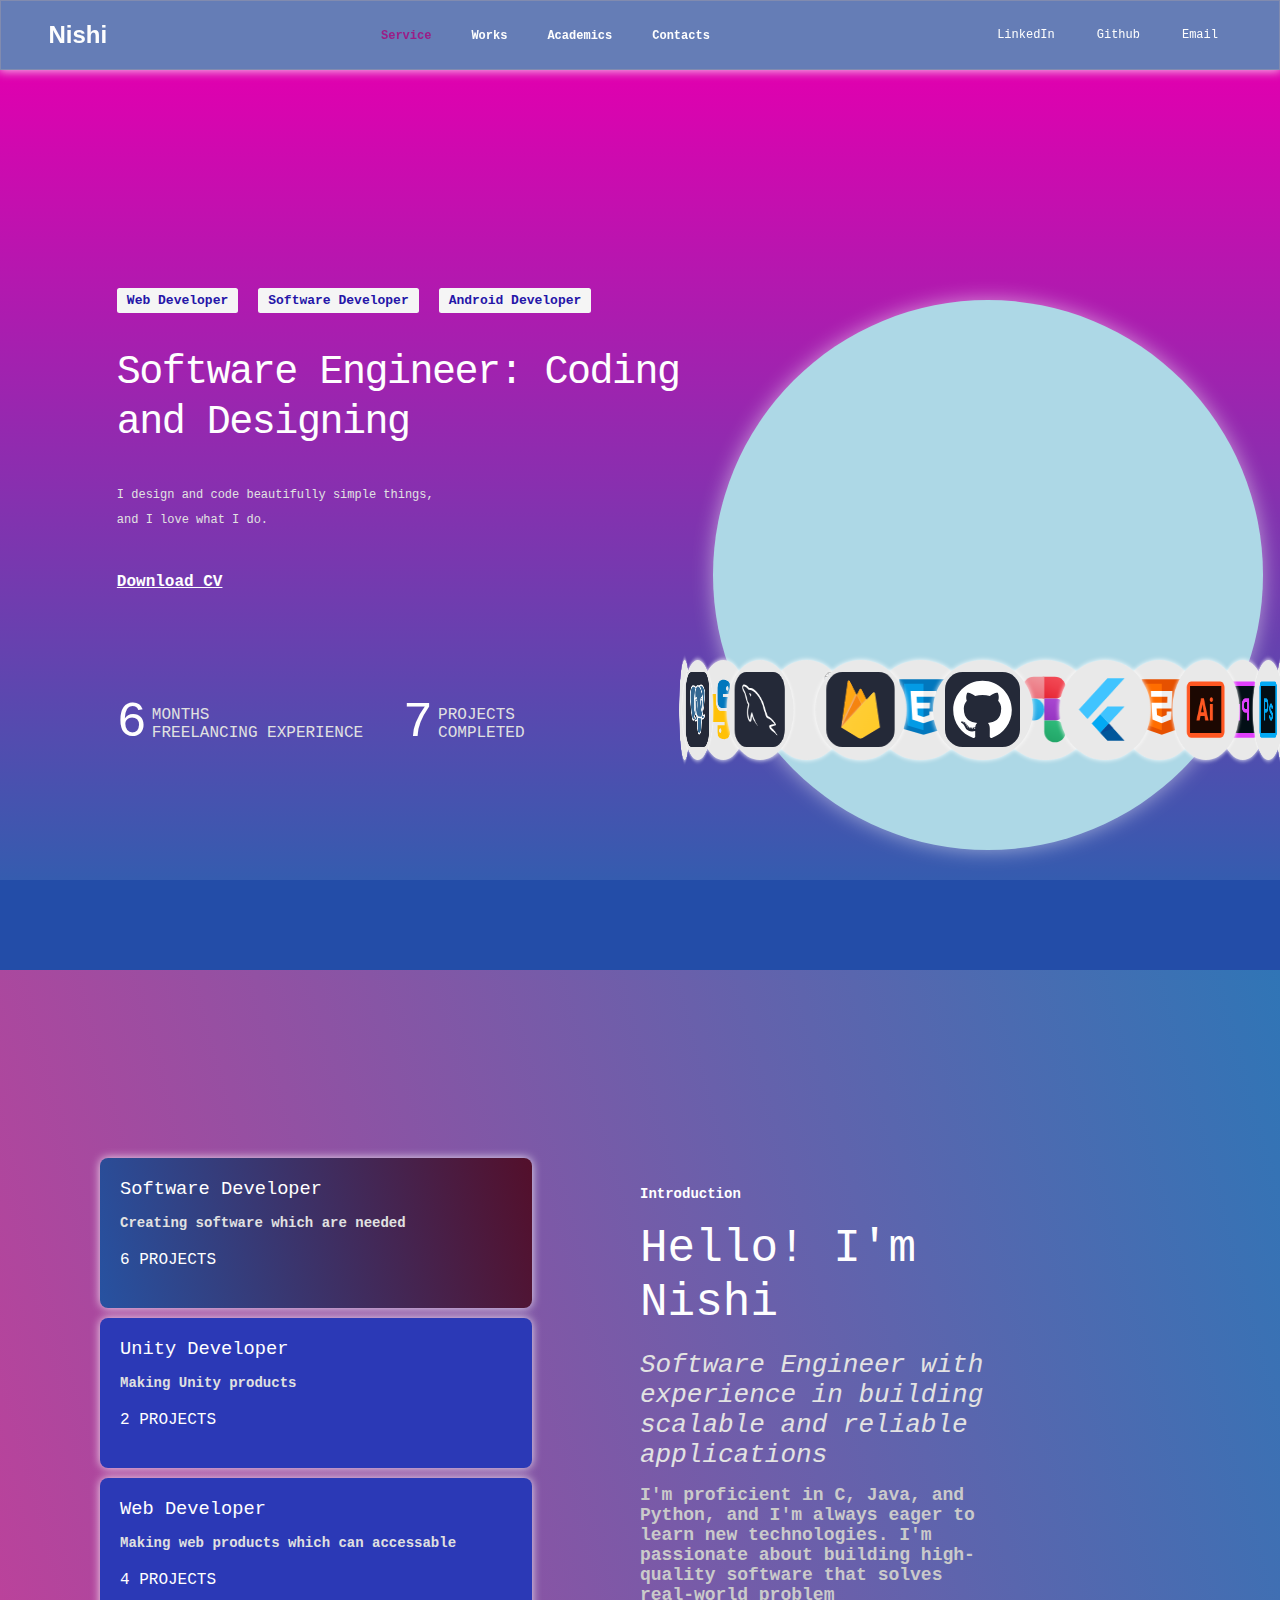
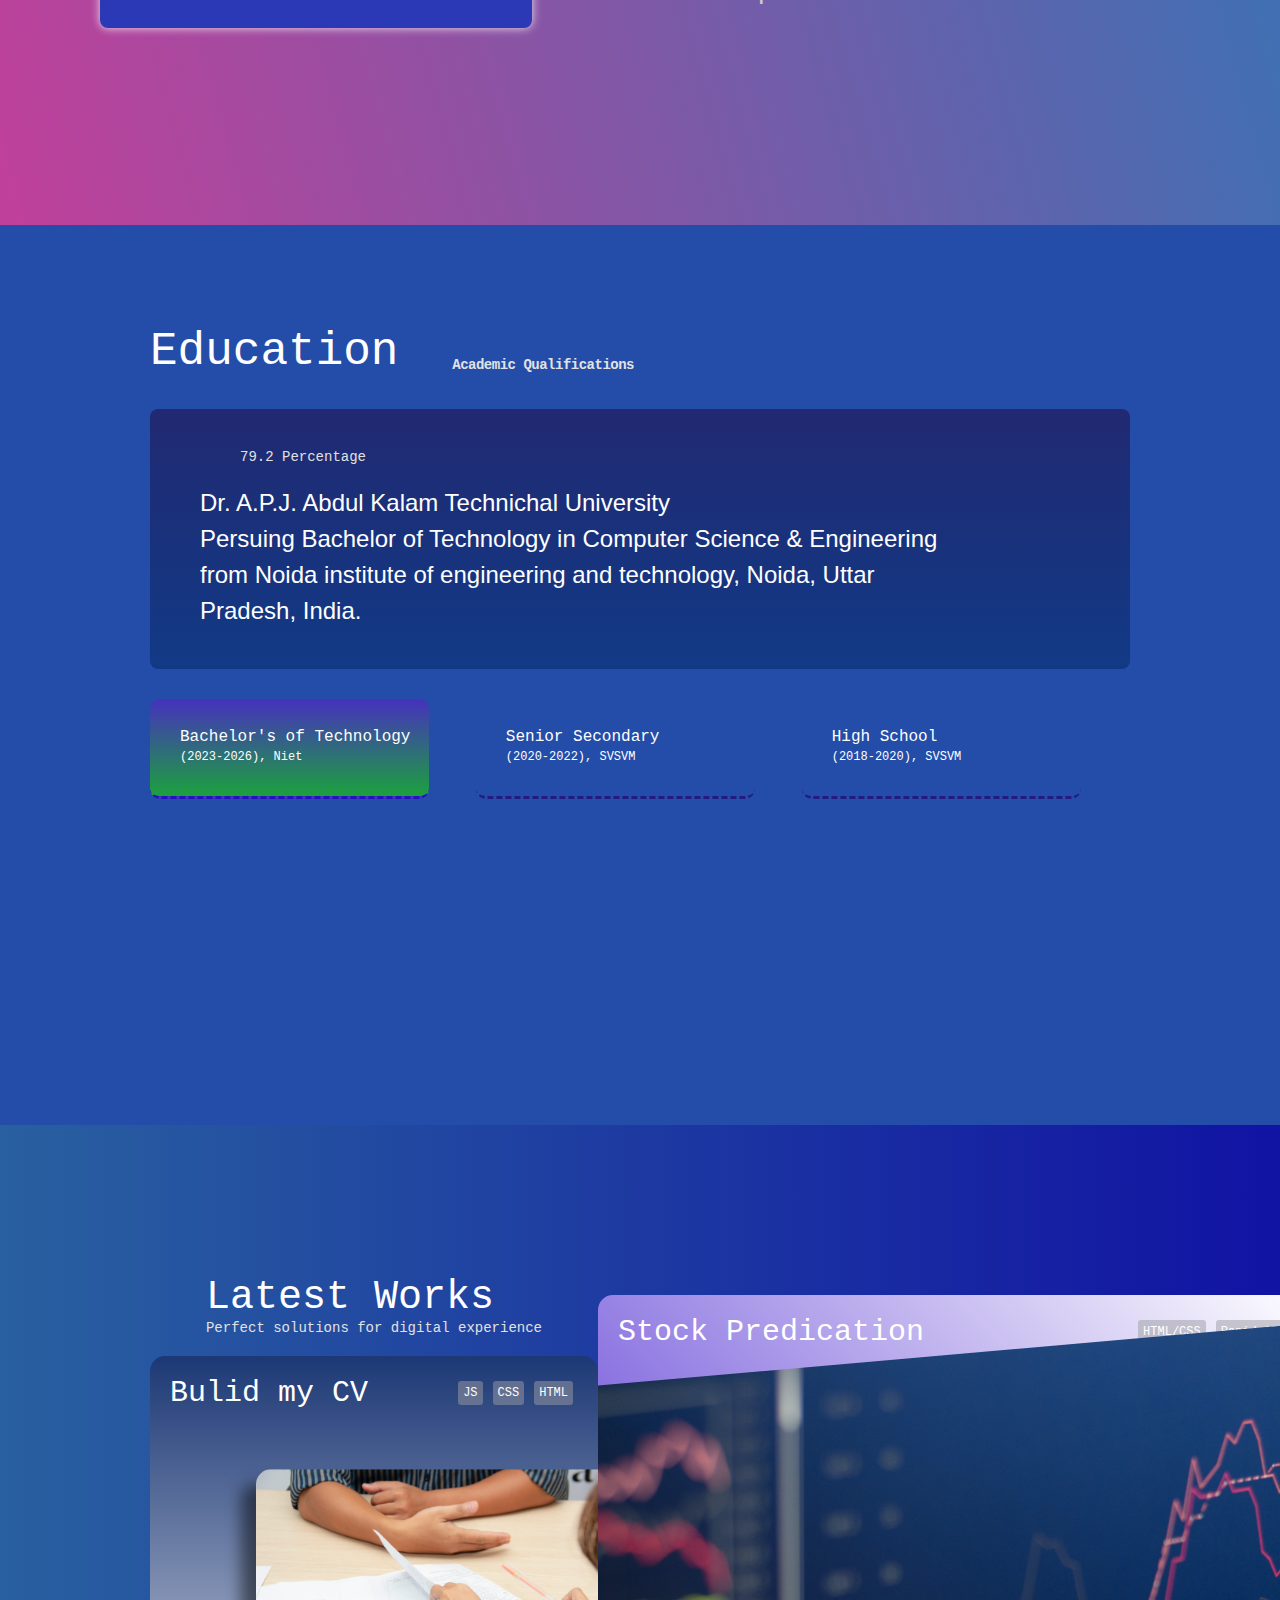
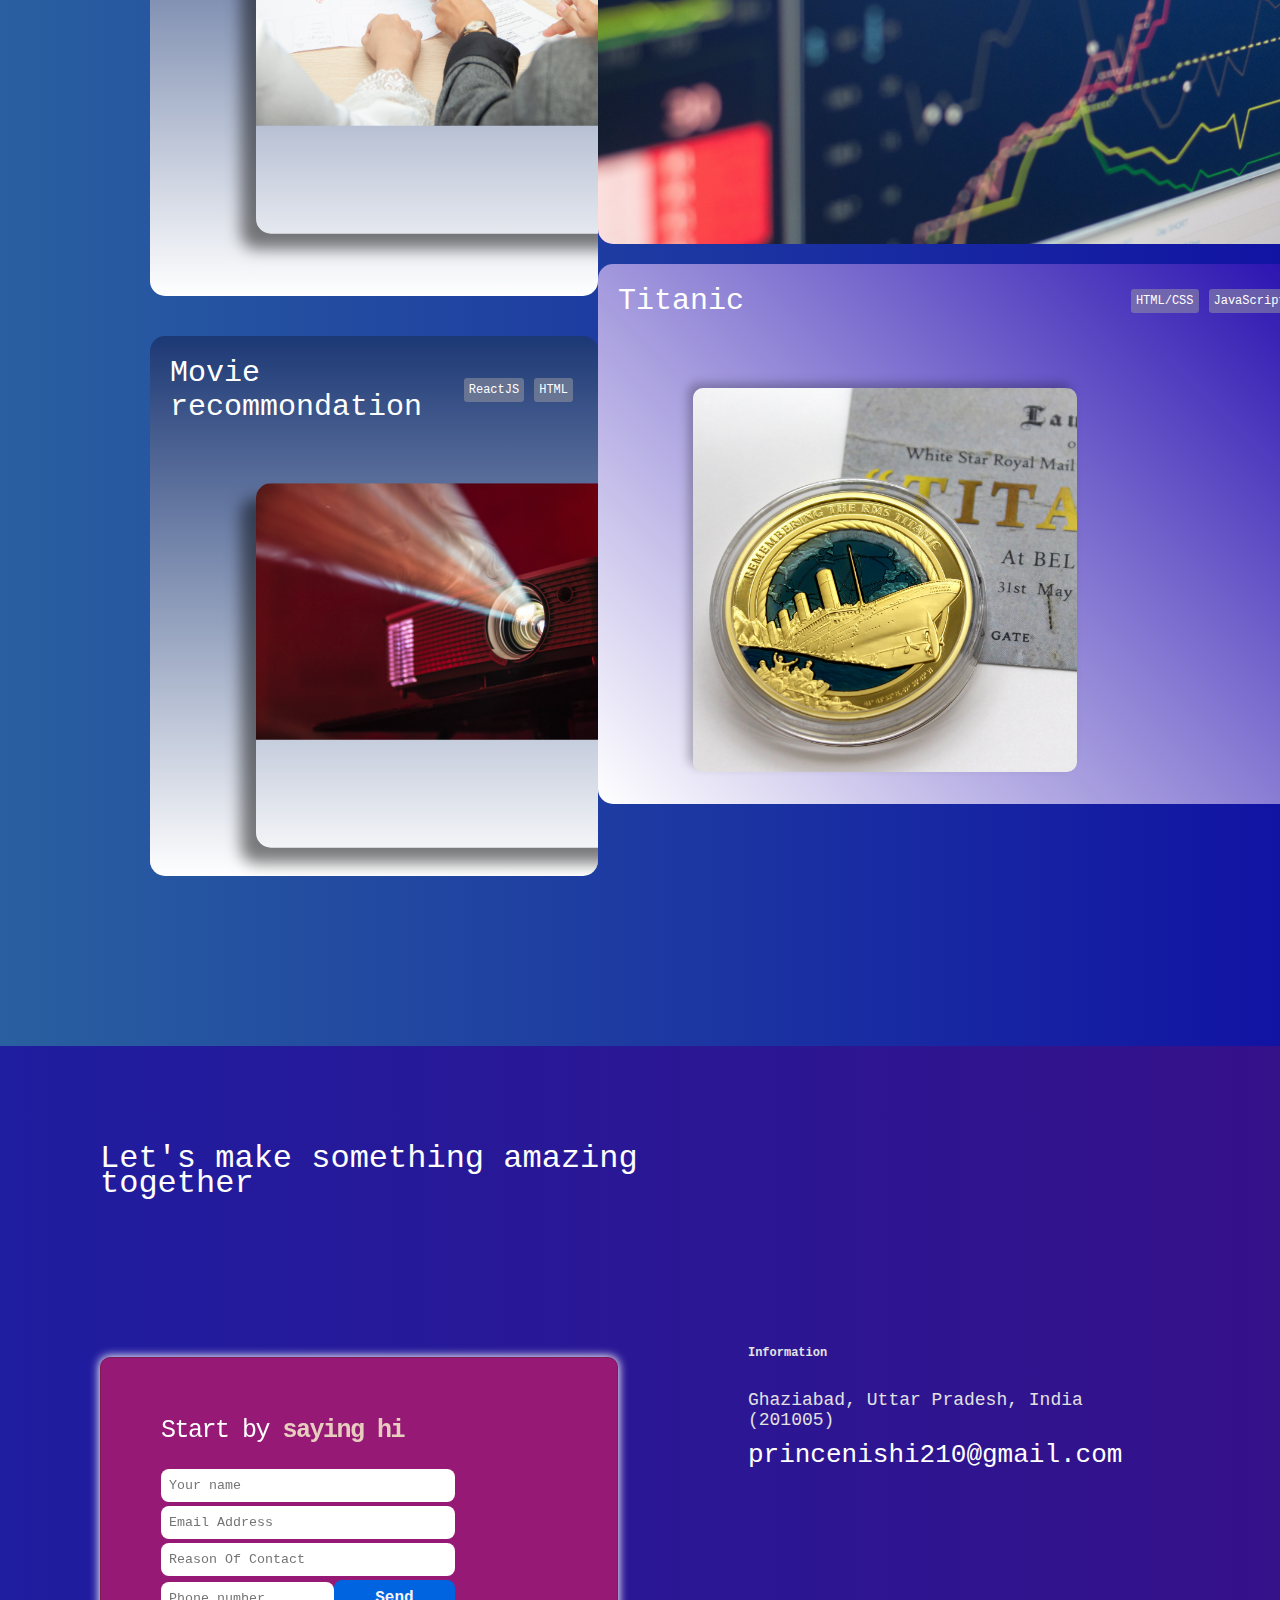
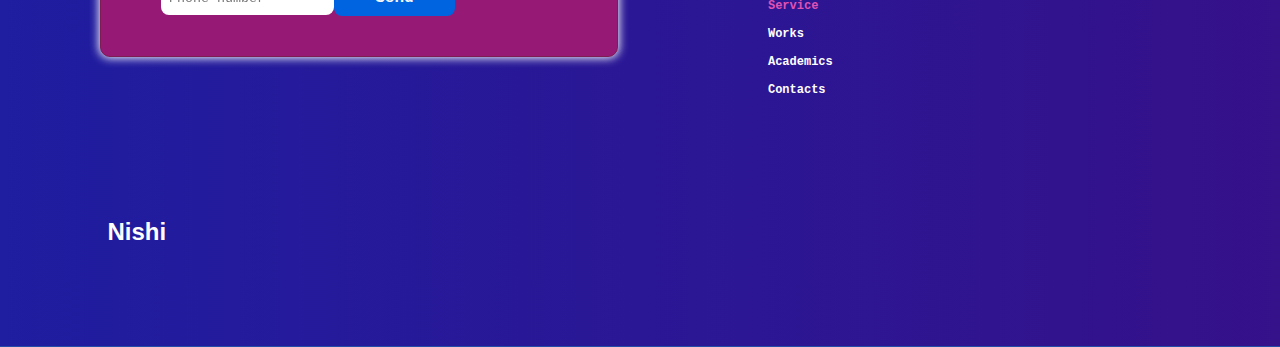
==== Personal Portfolio Page/index.html @ 7be2940c "Update" ====
<!DOCTYPE html>
<html lang="en">
<head>
    <meta charset="UTF-8">
    <meta http-equiv="X-UA-Compatible" content="IE=edge">
    <meta name="viewport" content="width=device-width, initial-scale=1.0">
    <title>Nishi</title>
    <script src="https://kit.fontawesome.com/e674bba739.js" crossorigin="anonymous"></script>
    <link rel="stylesheet" href="style.css">
    <link rel="icon" href="Last.jpg" type="image">
</head>

<body>
    <section id="header">
        <div class="navbar-title">
            <h3 class="title-first-name">
                Nishi
            </h3>
        </div>
        <div>
            <ul class="navbar-menu">
                <li><a class="active" href="#introduction">Service</a></li>
                <li><a class="" href="#latest-works">Works</a></li>
                <li><a class="" href="#testimonial">Academics</a></li>
                <li><a class="" href="#footer">Contacts</a></li>
            </ul>
        </div>
        <div>
            <ul class="social-media">
                <li>
                    <i class="fa-brands fa-linkedin-in"></i>
                    <a href="https://www.linkedin.com/in/nishi-371827286" target="_blank">LinkedIn</a>
                </li>
                <li>
                    <i class="fa-brands fa-github"></i>
                    <a href="https://github.com/nishii1" target="_blank">Github</a>
                </li>
                <li>
                    <i class="fa-regular fa-envelope"></i>
                    <a href="princenishi210@gmail.com">Email</a>
                </li>
            </ul>
        </div>
    </section>
    <section id="content-body">
        <div class="body-part-1">
            <div class="developer-intro">
                <p>Web Developer</p>
                <p>Software Developer</p>
                <p>Android Developer</p>
            </div>
            <div class="body-title">
                <!-- <h1>Talk is cheap<br>Show me the code</h1> -->
                <h1>Software Engineer: Coding<br>and Designing</h1>
                <p>I design and code beautifully simple things,<br>and I love what I do.</p>
                <a href="NISHI RESUME .pdf" target="_blank">Download CV</a>
            </div>
            <div class="body-tail">
                <h1>6</h1>
                <p>MONTHS<br>FREELANCING EXPERIENCE</p>
                <h1>7</h1>
                <p>PROJECTS<br>COMPLETED</p>
            </div>
        </div>
        <div class="body-part-2">
            <div class="hoodie-guy-animation-class">
                <div class="hoodie-guy"></div>
                <div class="circle">
                    <span style="--i:1;"><img src="flutter.svg" height="75px"></span>
                    <span style="--i:2;"><img src="adobe-illustrator.svg" height="75px"></span>
                    <span style="--i:3;"><img src="adobe-photoshop.svg" height="75px"></span>
                    <span style="--i:4;"><img src="django.svg" height="75px"></span>
                    <span style="--i:5;"><img src="adobe-premiere-pro.svg" height="75px"></span>
                    <span style="--i:6;"><img src="html-5.svg" height="70px"></span>
                    <span style="--i:7;"><img src="figma.svg" height="75px"></span>
                    <span style="--i:8;"><img src="css3.svg" height="70px"></span>
                    <span style="--i:9;"><img src="javascript.spg" height="75px"></span>
                    <span style="--i:10;"><img src="python.svg" height="75px"></span>
                    <span style="--i:11;"><img src="dart.jpg" height="75px"></span>
                    <span style="--i:12;"><img src="PostgreSQL-Dark.svg" height="75px"></span>
                    <span style="--i:13;"><img src="MySQL-Dark.svg" height="75px"></span>
                    <span style="--i:14;"><img src="Firebase-Dark.svg" height="75px"></span>
                    <span style="--i:15;"><img src="Github-Dark.svg" height="75px"></span>
                </div>
            </div>
            <div class="background-circle"></div>
        </div>
    </section>
    
    <section id="introduction">
        <div class="cards">
            <div class="design-card active">
                <div>
                    <h3>Software Developer</h3>
                    <i class="fa-solid fa-code"></i>
                </div>
                <p>Creating software which are needed </p>
                <a href="https://github.com/nishii1">6 PROJECTS</a>
            </div>
            <div class="design-card">
                <div>
                    <h3>Unity Developer</h3>
                    <i class="fa-solid fa-wand-magic-sparkles"></i>
                </div>
                <p>Making Unity products</p>
                <a href="https://github.com/nishii1">2 PROJECTS</a>
            </div>
            <div class="design-card">
                <div>
                    <h3>Web Developer</h3>
                    <i class="fa-solid fa-terminal"></i>
                </div>
                <p>Making web products which can accessable</p>
                <a href="https://github.com/nishii1">4 PROJECTS</a>
            </div>
        </div>
        <div class="introduction-text">
            <p>Introduction</p>
            <h2>Hello! I'm Nishi</h2>
            <h4>Software Engineer with experience in building scalable and reliable applications</h4>
            <p>I'm proficient in <b>C, Java, and Python</b>, and I'm always eager to learn new technologies. 
                I'm passionate about building high-quality software that solves real-world problem</p>
        </div>
        <div class="introduction-text" style="display: none;">
            <p>Introduction</p>
            <h2>Hello! I'm Nishi/h2>
            <h4> Android Developer who is Passionate about Creating Immersive and Engaging Experiences</h4>
            <p>I am proficient in <b>Unity and Unity 3D</b>, 
                and I am also experienced in <b>C#</b>. I am passionate about building high-quality games and interactive experiences. 
                I am always eager to learn new technologies and techniques.</p>
        </div>
        <div class="introduction-text" style="display: none;">
            <p>Introduction</p>
            <h2>Hello! I'm Nishi</h2>
            <h4>Web developer with a focus on user experience and design.</h4>
            <p>I am a web developer with years of experience. 
                I am proficient in HTML, CSS, and JavaScript, and I have experience with a 
                variety of frameworks and CMSs. I am passionate about building beautiful and 
                functional websites that meet the needs of my clients.</p>
        </div>
    </section>
    <section id="testimonial">
        <div class="testimonial-title">
            <h2>Education</h2>
            <p> Academic Qualifications</p>
        </div>
        <div class="testimonial-card">
            <div class="star-rating">
                <i class="fa-solid fa-star"></i>
                <i class="fa-solid fa-star"></i>
                <i class="fa-solid fa-star"></i>
                <i class="fa-solid fa-star"></i>
                <i class="fa-solid fa-star"></i>
                <p>79.2 Percentage</p>
            </div>
            <h4>Dr. A.P.J. Abdul Kalam Technichal University</h4>
            <h4>Persuing Bachelor of Technology in Computer Science & Engineering
                from Noida institute of engineering and technology, Noida, Uttar Pradesh, India.
            </h4>
            <i class="fa-solid fa-quote-right"></i>
        </div>
        <div class="testimonial-card" style="display: none;">
            <div class="star-rating">
                <i class="fa-solid fa-star"></i>
                <i class="fa-solid fa-star"></i>
                <i class="fa-solid fa-star"></i>
                <i class="fa-solid fa-star"></i>
                <i class="fa-solid fa-star"></i>
                <p>84 Precentage</p>
            </div>
            <h4>CBSE</h4>
            <h4>Completed Senior Secondary from SVSVM,Sahibabad,Gzb, Uttar Pradesh, India.
            </h4>
            <i class="fa-solid fa-quote-right"></i>
        </div>
        <div class="testimonial-card" style="display: none;">
            <div class="star-rating">
                <i class="fa-solid fa-star"></i>
                <i class="fa-solid fa-star"></i>
                <i class="fa-solid fa-star"></i>
                <i class="fa-solid fa-star"></i>
                <i class="fa-solid fa-star"></i>
                <p>87.7 Percentage</p>
            </div>
            <h4>CBSE</h4>
            <h4>Completed High School
                from SVSVM, Sahibabad,Gzb, Uttar Pradesh, India.
            </h4>
            <i class="fa-solid fa-quote-right"></i>
        </div>
        <div class="client-profile-card">
            <div class="single-profile-card profile-card-active">
                <img src="clg.jpg" alt="">
                <div>
                    <h4>Bachelor's of Technology</h4>
                    <p>(2023-2026), Niet</p>
                </div>
            </div>
            <div class="single-profile-card">
                <img src="be.svg" alt="">
                <div>
                    <h4>Senior Secondary</h4>
                    <p>(2020-2022), SVSVM</p>
                </div>
            </div>
            <div class="single-profile-card">
                <img src="das.svg" alt="">
                <div>
                    <h4>High School</h4>
                    <p>(2018-2020), SVSVM</p>
                </div>
            </div>

        </div>
    </section>
    
    <section id="latest-works">
        <div class="left-project">
            <div class="latest-work-title">
                <h3>Latest Works</h3>
                <p>Perfect solutions for digital experience</p>
            </div>

            <div class="project-card project-card-1">
                <div class="title">
                    <h3>Bulid my CV</h3>
                    <div class="tech-stack">
                        <p>JS</p>
                        <p>CSS</p>
                        <p>HTML</p>
                    </div>
                </div>
                <img src="resume.jpg" alt="" class="project-img-2">
            </div>
            <div class="project-card project-card-1">
                <div class="title">
                    <h3>Movie recommondation</h3>
                    <div class="tech-stack">
                        <p>ReactJS</p>
                        <p>HTML</p>
                    </div>
                </div>
                <img src="movie.jpg" alt="" class="project-img-2">
            </div>
        </div>
        <div class="right-project">
            <div class="project-card project-card-2">
                <div class="title">
                    <h3>Stock Predication</h3>
                    <div class="tech-stack">
                        <p>HTML/CSS</p>
                        <p>Rapid API</p>
                    </div>
                </div>
                <img src="stock.jpg" alt="" class="project-img-1">
            </div>
            <div class="project-card project-card-3">
                <div class="title">
                    <h3>Titanic</h3>
                    <div class="tech-stack">
                        <p>HTML/CSS</p>
                        <p>JavaScript</p>
                    </div>
                </div>
                <img src="titanic.jpg" alt="" class="project-img-3">
            </div>
        </div>
    </section>
    
    <section id="footer">
        <div class="footer-left">
            <h2>Let's make something amazing together</h2>

            <div class="email-form">
                <h2>Start by <span>saying hi</span></h2>
                <br>
                <input type="text" name="name" id="Cname" placeholder="Your name">
                <input type="email" name="email" id="Cemail" placeholder="Email Address">
                <input type="text" name="Reason" id="Creason" placeholder="Reason Of Contact">
                <div>
                    <input type="number" name="phone-number" id="Cnumber" placeholder="Phone number">
                    
                    <button type="submit" id="submitbutton">Send</button>
                </div>
            </div>

            <div class="footer-title">
                <h3 class="title-first-name">
                    Nishi
                </h3>
            </div>
        </div>
        <div class="footer-right">
            <div class="footer-email-intro">
                <p>Information</p>
                <h6> Ghaziabad, Uttar Pradesh, India (201005)</h6>
                <h3>princenishi210@gmail.com</h3>
            </div>
            <div class="footer-nav-menu">
                <ul class="footer-menu">
                    <li><a class="active" href="#introduction">Service</a></li>
                    <li><a class="" href="#latest-works">Works</a></li>
                    <li><a class="" href="#testimonial">Academics</a></li>
                    <li><a class="" href="#footer">Contacts</a></li>
                </ul>
            </div>
            <div class="social-icons">
                <a href="https://www.linkedin.com/in/nishi-371827286" target="_blank">
                    <i class="fa-brands fa-linkedin-in"></i>
                </a>
                <a href="https://github.com/nishii1" target="_blank">
                    <i class="fa-brands fa-github"></i>
                </a>
                <a href="mailto: princenishi210@gmail.com" target="_blank">
                    <i class="fa-regular fa-envelope"></i>
                </a>
                <a href="https://www.instagram.com/nishii_0612/" target="_blank">
                    <i class="fa-brands fa-instagram"></i>
                </a>
                
            </div>
        </div>
    </section>
    <script src="script.js"></script>
    <script type="module">
        import { initializeApp } from "https://www.gstatic.com/firebasejs/10.1.0/firebase-app.js";
       // import { getDatabase } from "firebase/database";
        import { getDatabase, ref, set, } from "https://www.gstatic.com/firebasejs/10.1.0/firebase-database.js";
        
        const firebaseConfig = {
          apiKey: "Api key",
          authDomain: "Auth Domain",
          projectId: "Project ID",
          storageBucket: "Storage BucketID",
          messagingSenderId: "Sender ID",
          appId: "Api-ID"
        };
      
        // Initialize Firebase
        const app = initializeApp(firebaseConfig);
        const db = getDatabase(app);
        document.getElementById("submitbutton").addEventListener('click',function(e){
            set(ref(db, 'Nishi_portfolio/' + document.getElementById("Cname").value),{
                username: document.getElementById("Cname").value,
                email: document.getElementById("Cemail").value,
                PhoneNumber: document.getElementById("Cnumber").value,
                ROC: document.getElementById("Creason").value
            });
            alert("Msg has been sent, I'll contanct you soon!");
        })    
      </script>
</body>

</html>
---- Personal Portfolio Page/style.css ----
@import url('https://fonts.googleapis.com/css2?family=Ubuntu:wght@300&display=swap');
/* ---------- GLOBAL STYLING ---------- */
* {
  margin: 0;
  padding: 0;
  box-sizing: border-box;
  font-family: "Raleway", sans-serif;
  font-family: "Source Code Pro", monospace;
}

html {
  scroll-behavior: smooth;
}

h1 {
  font-size: 50px;
  font-weight: 400;
  line-height: 64px;
  color: #fefefe;
}

h2 {
  font-size: 46px;
  line-height: 54px;
  font-weight: 400;
  color: #fefefe;
}

h4 {
  font-size: 20px;
  font-weight: 400;
  color: #fefefe;
}

h6 {
  font-weight: 700;
  font-size: 12px;
  color: #CACACA;
}

p {
  font-size: 16px;
  font-weight: 400;
  color: #fefefe;
  margin: 15px 0 20px 0;
}

.section-p1 {
  padding: 40px 80px;
}

.section-m1 {
  margin: 40px 0;
}

button.normal {
  font-size: 14px;
  font-weight: 600;
  padding: 15px 30px;
  color: #a52786;
  background-color: white;
  border-radius: 4px;
  cursor: grab;
  border: none;
  outline: none;
  transition: 0.5s ease;
}

button.normal:hover {
  font-size: 14px;
  font-weight: 600;
  padding: 15px 30px;
  color: #0f0e0e;
  background-color: #d729ee;
}

body {
  width: 100%;
  background-color:#234da8;
}

body::selection {
  color: #ffffff;
  background: #2316d8;
}

::-webkit-scrollbar{
  width: 10px;
}

::-webkit-scrollbar-track{
  background: transparent;
}

::-webkit-scrollbar-thumb{
  background: #CACACA;
  transition: 0.3s ease;
  border-radius: 15px;
}

::-webkit-scrollbar-thumb:hover{
  background: #FEFEFE;
}



/* ---------- SECTION HEADER ---------- */
#header {
  padding: 20px 40px;
  display: flex;
  justify-content: space-between;
  align-items: center;
  background-color: #d6d2cd5e;
  border: 1px solid #d9b89640;
  box-shadow: 0 0 10px 1px #ffffffc2;
  backdrop-filter: blur(15px);
  color: #fefefe;
  position: sticky;
  z-index: 1;
  top: 0;
  left: 0;
  margin: 0;
}

/* #content-body {
  display: flex;
  justify-content: space-around;
  align-items: center;
} */

.navbar-title {
  display: flex;
  align-items: center;
}

.title-first-name {
  padding: 0 7.5px;
  font-weight: 600;
  color: #fefefe;
  font-family: "Raleway", sans-serif;
  font-size: 24px;
}

.title-last-name {
  font-size: 24px;
  font-weight: 400;
  color: #ececec;
  font-family: "Raleway", sans-serif;
}

.navbar-menu {
  display: flex;
  justify-content: center;
  align-items: center;
}

.navbar-menu li {
  list-style: none;
  padding: 0 20px;
  position: relative;
}

.navbar-menu .active {
  color: rgb(156, 28, 135);
  font-weight: 900;
}

.navbar-menu li a {
  color: #fefefe;
  text-decoration: none;
  font-size: 12px;
  font-weight: 600;
  transition: 0.3s ease;
}

.navbar-menu li a:hover {
  color: rgb(36, 57, 151);
  font-weight: 900;
}

.social-media {
  display: flex;
  align-items: center;
}

.social-media li {
  display: flex;
  padding: 0 16px;
  align-items: center;
  list-style: none;
}

.social-media li i {
  font-size: 14px;
  transition: 0.3s ease;
}
.social-media li a {
  color: #fefefe;
  text-decoration: none;
  padding: 0 5px;
  font-size: 12px;
  transition: 0.3s ease;
}

.social-media li:nth-child(1):hover i {
  color: #7e2037;
}

.social-media li:nth-child(3):hover i {
  color: #4390bd;
}

.social-media li:hover a {
  font-weight: 800;
}

/* ---------- SECTION BODY CONTENT ---------- */
#content-body {
  display: flex;
  background-image: linear-gradient(#e000af, #355caf);
  align-items: flex-start;
  height: 90vh;
  align-content: center;
  align-items: center;
  justify-content: space-around;
  padding: 100px 0 0 100px;
  margin-bottom: 10vh;
  max-height: 100vh;
}

.developer-intro {
  display: flex;
  align-items: center;
}

.developer-intro p {
  padding: 5px 10px;
  margin: 0 20px 0 0;
  background-color: whitesmoke;
  color: rgb(37, 22, 168);
  font-size: 13px;
  font-weight: 600;
  border-radius: 2.5px;
  align-items: center;
  text-align: center;
  transition: 0.3s ease;
  cursor: pointer;
}

.developer-intro p:hover {
  font-weight: 900;
}

.body-title h1 {
  font-size: 40px;
  line-height: 50px;
  letter-spacing: -1.5px;
  padding: 35px 0 0 0;
}

.body-title p {
  font-size: 12px;
  padding: 20px 0;
  color: #e2e2e2;
  font-weight: 500;
  line-height: 25px;
}

.body-title a {
  font-size: 16px;
  color: white;
  font-weight: 600;
  padding: 20px 0;
  margin: 20px 0;
}

.body-title a:hover {
color: rgb(221, 63, 168);
font-weight: 500;
}

.body-tail {
  display: flex;
  align-items: start;
  padding: 100px 0 0 0;
}

.body-tail p {
  color: #e1e1e1;
  font-size: 16px;
  font-weight: 500;
  padding: 0 40px 0 5px;
}

.body-part-2 {
  position: relative;
}

.background-circle {
  background: lightblue;
  border-radius: 50%;
  width: 550px;
  height: 550px;
  z-index: 9;
  box-shadow: 0 0 20px #ffffff80;
}

.hoodie-guy {
  position: absolute;
  background: url(LAST.png);
  top: 100px;
  height: 600px;
  width: 600px;
  background-size: cover;
}

.circle {
  position: relative;
  top: 400px;
  left: 220px;
  width: 100px;
  height: 100px;
  transform-style: preserve-3d;
  animation: animateCircle 40s linear infinite;
}

@keyframes animateCircle {
  0% {
    transform: perspective(1000px) rotateY(0deg) rotateX(15deg)
      translateY(-30px);
  }
  100% {
    transform: perspective(1000px) rotateY(360deg) rotateX(15deg)
      translateY(-30px);
  }
}

.circle span {
  position: absolute;
  top: 60%;
  left: 0;
  width: 100%;
  height: 100%;
  background-color: rgb(233, 233, 233);
  box-shadow: 0px 0px 5px rgb(255, 255, 255);
  border-radius: 50%;
  transform-origin: center;
  transform-style: preserve-3d;
  transform: rotateY(calc(var(--i) * calc(360deg / 15))) translateZ(300px);
}

.circle span img {
  position: relative;
  top: 12px;
  left: 12px;
  object-fit: cover;
}

/* ----------INTRODUCTION---------- */
#introduction {
  display: flex;
  justify-content: space-between;
  padding: 100px;
  background-image: linear-gradient(255deg, #3075b6, #c0409a);
  min-height: 95vh;
  align-items: center;
}

.cards {
  min-width: 50%;
  display: flex;
  flex-direction: column;
}

.design-card {
  max-width: 80%;
  min-height: 150px;
  background-color:#2b39b6;
  padding: 20px;
  margin-bottom: 10px;
  border-radius: 8px;
  box-shadow: 0 0 10px #ffffffd4;
  transition: 0.5s ease;
}

.design-card:hover {
  box-shadow: 0 0 15px #00000080;
  cursor: pointer;
}

.design-card.active {
  background-image: linear-gradient(255deg, #530f2b, #2752a1);
}

.design-card.active p {
  color: #e1e1e1;
  font-weight: 700;
}

.design-card div {
  display: flex;
  flex-direction: row;
  justify-content: space-between;
  color: #fff;
  transition: 0.3s ease;
}

.design-card:hover div {
  color:  rgb(22, 29, 133);
}

.design-card div h3 {
  font-weight: 500;
}

.design-card:hover div h3 {
  font-weight: 600;
}

.design-card p {
  font-size: 14px;
  font-weight: 600;
  color: #e0e0e0;
}

.design-card a {
  color: #fff;
  text-decoration: none;
  transition: 0.3s ease;
}

.design-card:hover a {
  color: #fff;
  text-decoration: underline;
  text-underline-offset: 5px;
}

.introduction-text {
  display: block;
  min-width: 50%;
  padding-right: 175px;
}

.introduction-text p:nth-child(1) {
  font-size: 14px;
  color: white;
  font-weight: 800;
}

.introduction-text h2 {
  margin: 20px 0;
}

.introduction-text h4 {
  font-size: 26px;
  color: #e2e2e2;
  font-style: italic;
}

.introduction-text p {
  font-size: 18px;
  color: #CACACA;
  font-weight: 600;
}

/* ----------LATEST WORKS---------- */
#latest-works {
  min-height: 150vh;
  background-image: linear-gradient(to right,#2960a0, #1113a3);
  padding: 150px;
  display: flex;
  flex-direction: row;
  justify-content: space-between;
}

.left-project {
  justify-content: space-between;
  display: flex;
  flex-direction: column;
  align-items: center;
}

.latest-work-title h3 {
  font-size: 40px;
  color: #fff;
  font-weight: 500;
  margin: 0;
}

.latest-work-title p {
  font-size: 14px;
  color: #e2e2e2;
  font-weight: 400;
  margin: 0;
}

.project-card {
  min-width: 35vw;
  min-height: 60vh;
  max-height: 80vh;
  background-color:rgb(175, 26, 95);
  padding: 20px;
  border-radius: 15px;
  margin: 20px 0;
  overflow: hidden;
}

.project-card-1 {
  background: linear-gradient(180deg,#1c3875, #fff);
}

.project-card-2 {
  background: linear-gradient(225deg, #fff, #4823cf);
}

.project-card-3 {
  background: linear-gradient(225deg, #260eaf, #fff);
}

.project-card .title {
  display: flex;
  flex-direction: row;
  justify-content: space-between;
  align-items: center;
  margin-bottom: 20px;
}

.project-card .title h3 {
  font-size: 30px;
  color: #fff;
  font-weight: 400;
}

.project-card .title .tech-stack {
  display: flex;
  flex-direction: row;
  align-items: center;
}

.project-card .title .tech-stack p {
  font-size: 12px;
  background-color: #9b9ca280;
  color: #fff;
  margin: 0 5px;
  padding: 5px;
  border-radius: 3px;
  max-height: 25px;
}

.project-card img {
  position: relative;
}

.project-img-1 {
  height: 50vh;
  top: 75px;
  left: 15px;
  object-fit: cover;
  transform: scale(1.4) rotate(-5deg);
  transition: 0.3s ease-in-out;
}

.project-card:hover .project-img-1{
  transform: scale(1.6) rotate(-5deg);
}

.project-img-2 {
  width: 20vw;
  height: 27vh;
  object-fit: contain;
  object-position: top;
  top: 100px;
  left: 150px;
  transform: scale(1.5);
  border-radius: 10px;
  box-shadow: -10px 10px 10px #00000080;
  transition: 0.5s ease;
}

.project-card:hover .project-img-2 {
  box-shadow: -20px 20px 20px #00000080;
}

.project-img-3 {
  width: 30vw;
  top: 50px;
  left: 75px;
  border-radius: 10px;
  box-shadow: -5px -5px 10px #00000040;
  transition: 0.5s ease;
}

.project-card:hover .project-img-3 {
  box-shadow: -20px -20px 20px #00000040;
}

.all-projects a {
  color: rgb(100, 39, 170);
}

.all-projects a h3 {
  font-size: 26px;
}

.all-projects p {
  font-size: 14px;
  color: #e2e2e2;
  font-weight: 600;
  letter-spacing: -1px;
  line-height: 26px;
}

/* ----------TESTIMONIAL---------- */
#testimonial {
  height: 100vh;
  width: 100%;
  padding: 100px 150px;
  /*background-image: linear-gradient(rgb(255, 201, 100), rgb(255, 119, 0), rgb(255, 201, 100));*/
}

.testimonial-title {
  display: flex;
  flex-direction: row;
  max-width: 50%;
  justify-content: space-between;
  align-items: end;
}

.testimonial-title h4 {
  margin: 0;
  padding: 0;
}

.testimonial-title p {
  color: #e2e2e2;
  font-size: 14px;
  align-self: end;
  letter-spacing: -0.5px;
  font-weight: 600;
  margin: 6px;
}

.testimonial-card {
  max-height: 300px;
  width: 100%;
  background-image: linear-gradient(to bottom ,#212972, #113a86);
  padding: 40px 50px;
  border-radius: 8px;
  margin: 30px 0;
  display: block;
}

.star-rating {
  display: flex;
  flex-direction: row;
  color: rgb(182, 21, 147);
  align-items: center;
  margin: 0 0 20px 0;
  padding: 0;
}

.star-rating i {
  margin: 0 3px;
}

.star-rating p {
  margin: 0 10px;
  padding: 0;
  font-size: 14px;
  color: #e1e1e1;
}

.testimonial-card h4 {
  font-family: "Raleway", sans-serif;
  font-size: 24px;
  line-height: 36px;
  max-width: 85%;
}

.testimonial-card i:last-child {
  position: relative;
  top: -100px;
  left: 1000px;
  color: #ffffffd1;
  font-size: 60px;
  margin: 0;
  padding: 0;
}

.client-profile-card {
  display: flex;
  flex-direction: row;
  justify-content: space-between;
  margin: 20px 0;
  cursor: pointer;
  width: 95%;
}

.single-profile-card {
  display: flex;
  flex-direction: row;
  height: 100px;
  width: 30%;
  border-bottom: 3px dashed  #241a80;
  align-items: center;
  padding: 10px;
  border-radius: 10px;
}

.single-profile-card.profile-card-active {
  background-image: linear-gradient(to bottom ,#4631be, #1ca13d);
  border-bottom: 3px dashed #2312c0;
}

.single-profile-card img {
  max-height: 50px;
  max-width: 50px;
  border-radius: 50%;
  margin-right: 20px;
}

.single-profile-card div h4 {
  font-size: 16px;
  margin: 0;
  padding: 0;
}

.single-profile-card div p {
  margin: 4px 0;
  padding: 0;
  font-size: 12px;
  color: #ffffff;
}

.single-profile-card div p a {
  color: rgb(246, 234, 227);
  text-decoration: none;
}

.single-profile-card div p a:hover{
  color: rgb(19, 31, 141);
  text-decoration: underline;
}

/* ----------FOOTER---------- */
#footer {
  display: flex;
  flex-direction: row;
  padding: 100px;
  background-image: linear-gradient(to left,#35118a, #1f1da0);
  height: 100vh;
}

.footer-left {
  width: 60%;
  display: flex;
  flex-direction: column;
  justify-content: space-between;
}

.footer-left h2 {
  font-size: 32px;
  line-height: 25px;
}

.footer-left h2 a {
  color: rgb(205, 163, 139);
  text-underline-offset: 8px;
}

.email-form {
  display: flex;
  flex-direction: column;
  height: 300px;
  width: 80%;
  justify-content: space-between;
  border-radius: 10px;
  padding: 60px 25% 40px 60px;
  border: 1px solid  #7e1d52;
  background-color:  #961976;
  box-shadow: 0 0 10px 1px  #fefdfd;
  backdrop-filter: blur(15px);
  background-image: url(assets/bgemail.png);
  background-size: cover;
}

.email-form h2 {
  font-size: 25px;
  letter-spacing: -1.5px;
}

.email-form h2 span {
  font-weight: 600;
  color:  rgb(231, 205, 190);
}

.email-form input {
  height: 33px;
  margin: 0;
  border-radius: 8px;
  border: none;
  padding: 4px 8px;
}

.email-form div {
  display: flex;
  flex-direction: row;
  align-items: center;
  justify-content: space-between;
}

.email-form div input {
  width: 60%;
}

.email-form div button {
  height: 36px;
  width: 125px;
  margin: 0;
  border-radius: 8px;
  border: none;
  background-color: #0064e0;
  cursor: pointer;
  color: whitesmoke;
  font-size: 16px;
  font-weight: 600;
  transition: 0.3s ease;
}

.email-form div button:hover {
  background-color: #f3f6f9;
  color: black;
}

.footer-title {
  display: flex;
  flex-direction: row;
}

.footer-right {
  display: flex;
  flex-direction: column;
  justify-content: space-between;
  padding: 185px 0 15px 0;
}

.footer-email-intro {
  display: flex;
  flex-direction: column;
}

.footer-email-intro p {
  font-size: 12px;
  color: #e4e4e4;
  font-weight: 600;
}

.footer-email-intro h6 {
  font-size: 18px;
  font-weight: 400;
  color: #e2e2e2;
  margin-top: 10px;
}

.footer-email-intro h3 {
  font-size: 26px;
  color: #FFF;
  font-weight: 400;
  margin: 10px 0;
}

.footer-menu {
  display: flex;
  flex-direction: column;
  align-items: start;
}

.footer-menu li {
  list-style: none;
  padding: 0 20px;
  position: relative;
  margin: 5px 0;
}

.footer-menu .active {
  color: rgb(223, 82, 180);
  font-weight: 900;
}

.footer-menu li a {
  color: #fefefe;
  text-decoration: none;
  font-size: 12px;
  font-weight: 600;
  transition: 0.3s ease;
}

.footer-menu li a:hover {
  color: rgb(37, 0, 117);
  font-weight: 900;
}

.social-icons a {
  text-decoration: none;
}

.social-icons a i {
  color: #FFF;
  margin: 0 5px;
  transition: 0.3s ease;
  cursor: pointer;
}

.social-icons a:nth-child(1) i:hover {
  color: #0072b1;
}

.social-icons a:nth-child(3) i:hover {
  color: #313ca0;
}

.social-icons a:nth-child(4) i:hover {
  color: #cf3281;
}

.social-icons a:nth-child(5) i:hover {
  color: transparent;
  background: -webkit-radial-gradient(30% 107%, circle, #fdf497 0%, #fdf497 5%, #fd5949 45%, #d6249f 60%, #285AEB 90%);
  background: -o-radial-gradient(30% 107%, circle, #fdf497 0%, #fdf497 5%, #fd5949 45%, #d6249f 60%, #285AEB 90%);
  background: radial-gradient(circle at 30% 107%, #fdf497 0%, #fdf497 5%, #fd5949 45%, #d6249f 60%, #285AEB 90%);
  background: -webkit-radial-gradient(circle at 30% 107%, #fdf497 0%, #fdf497 5%, #fd5949 45%, #d6249f 60%, #285AEB 90%);
  background-clip: text;
  -webkit-background-clip: text;
}

.social-icons a:nth-child(6) i:hover {
  color: #3b5998;
}
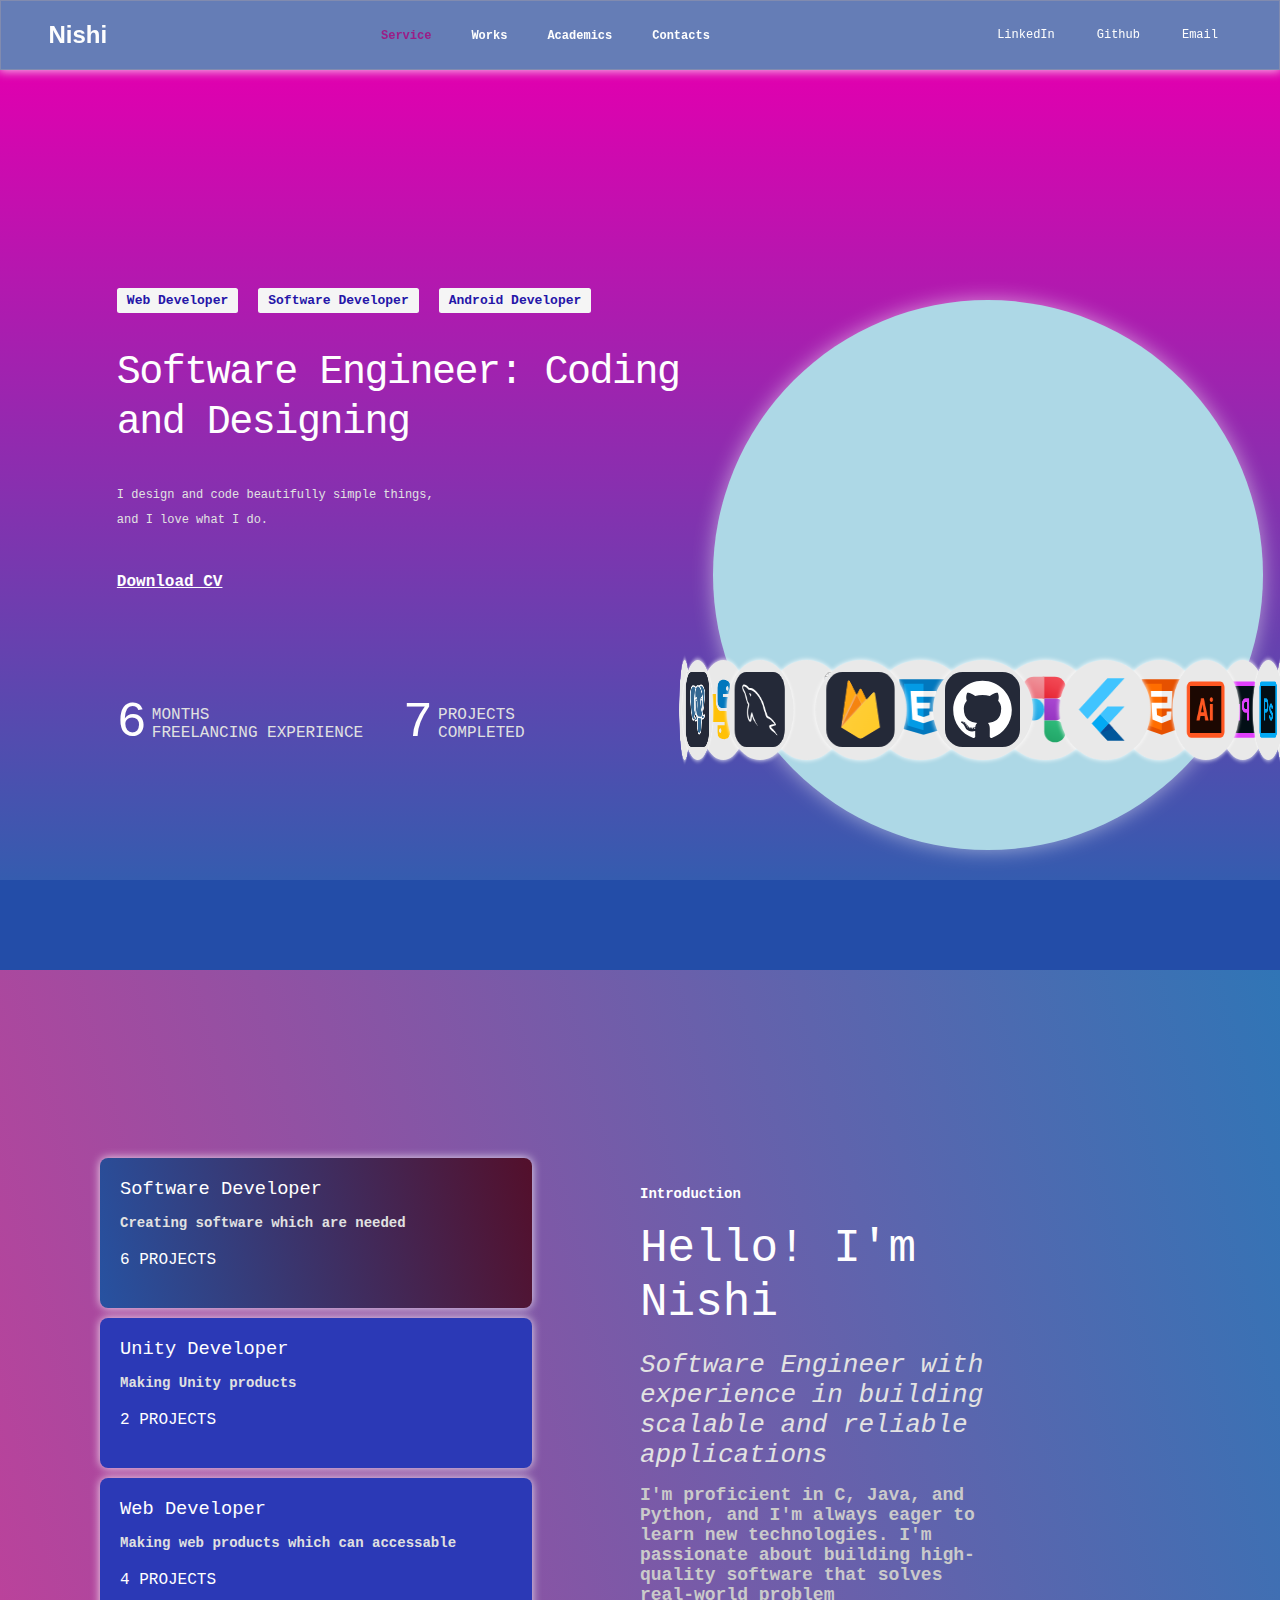
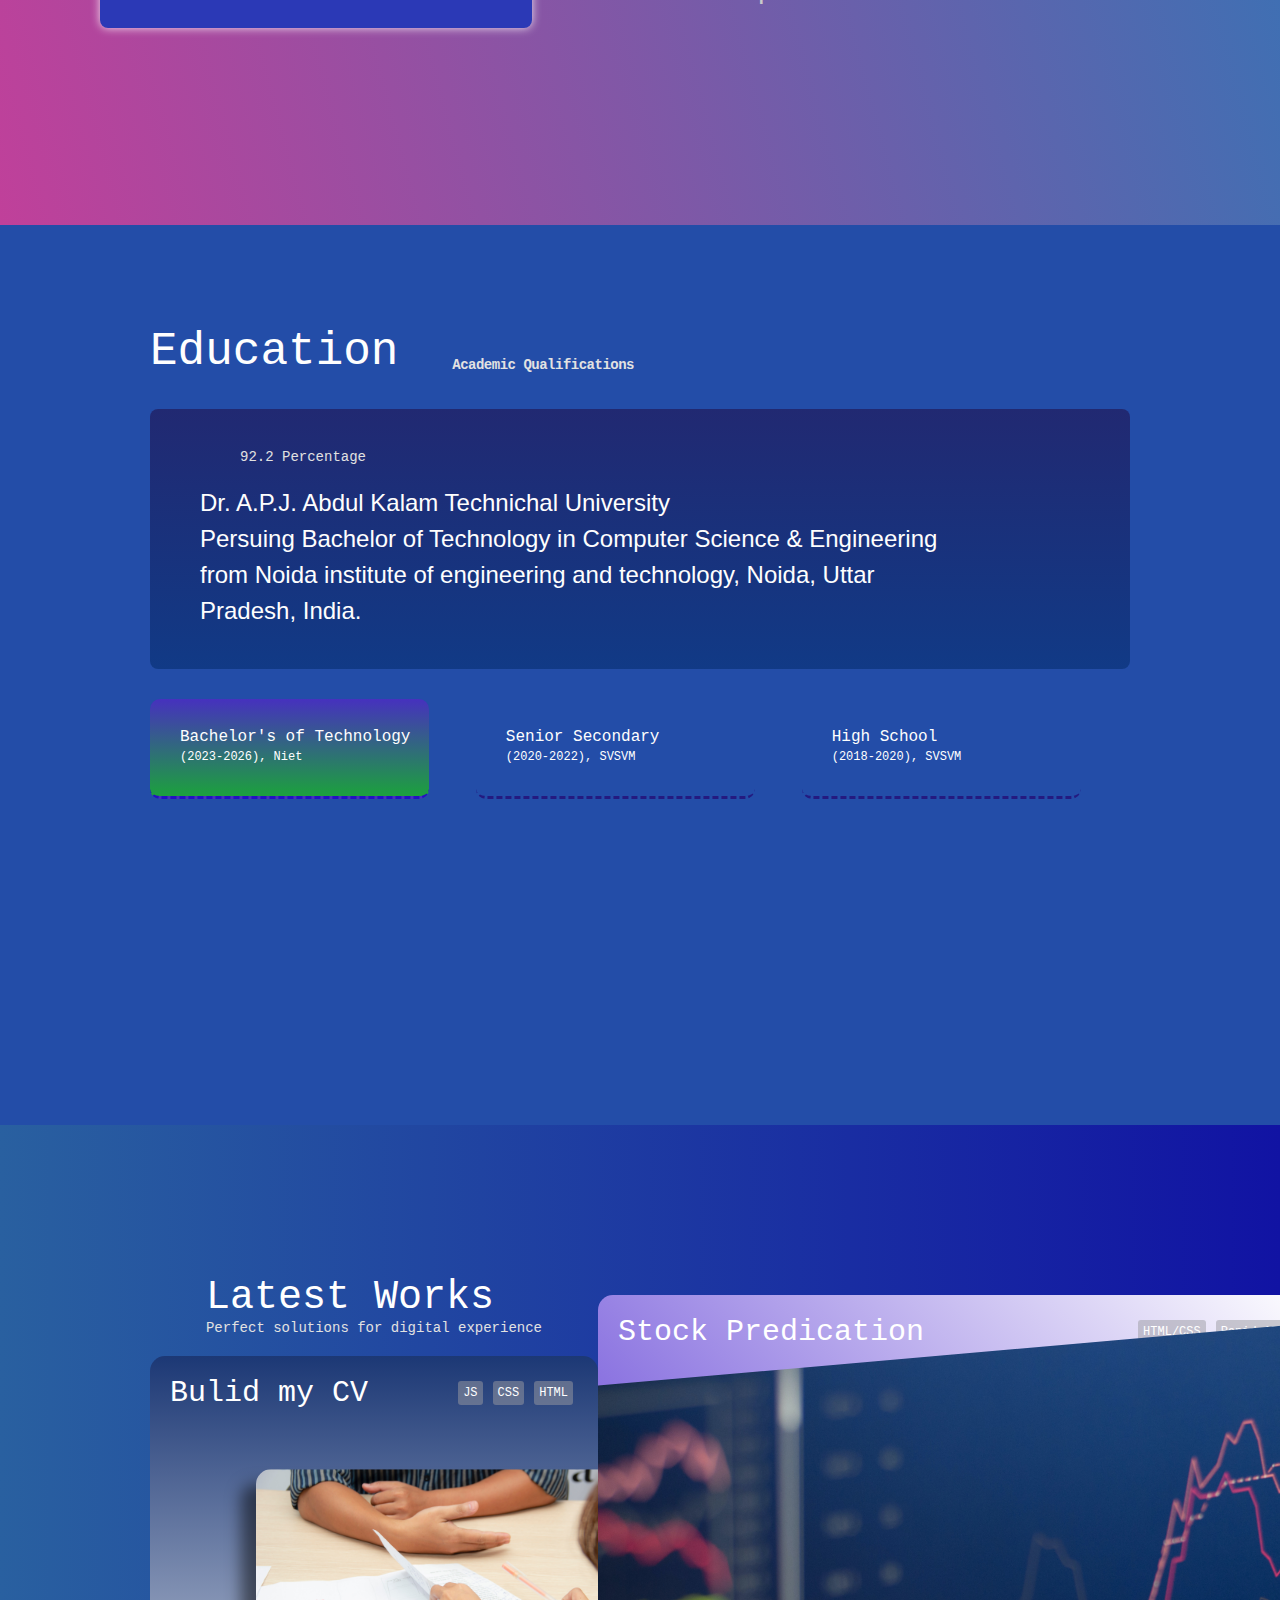
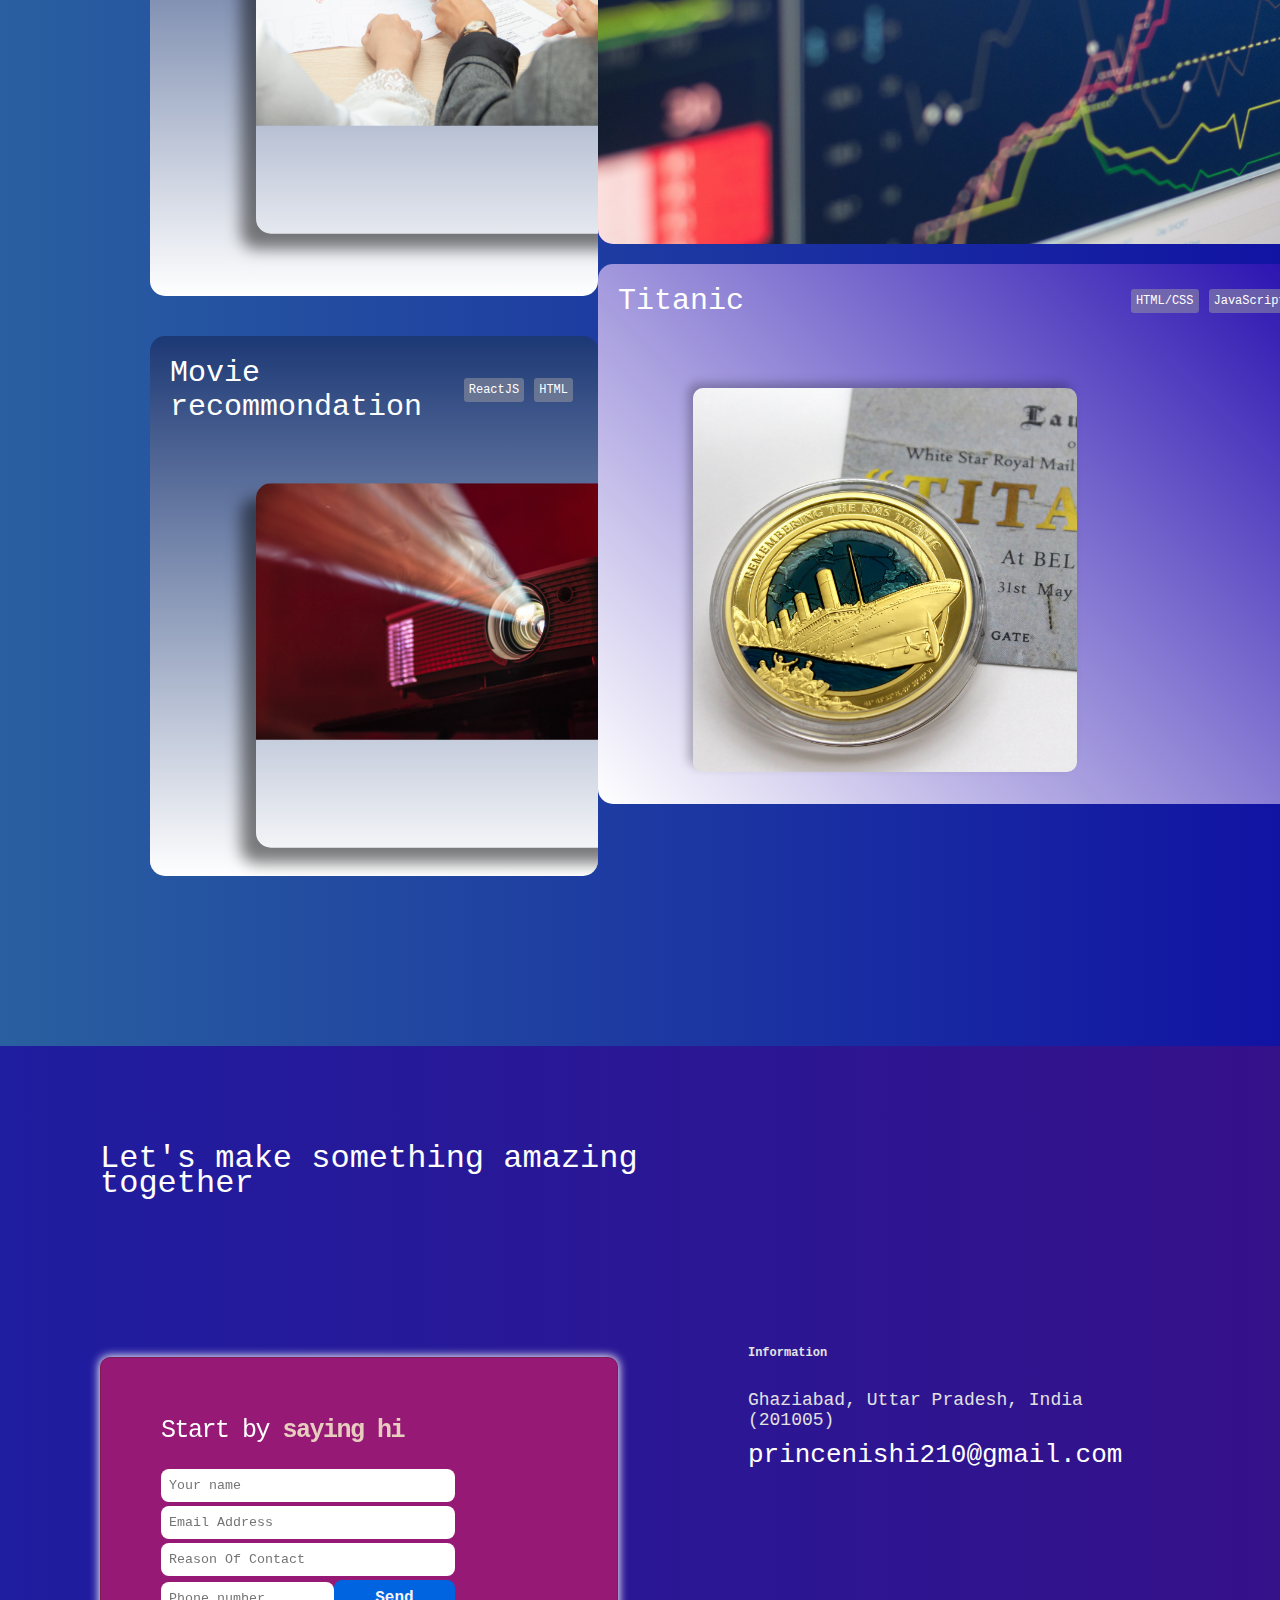
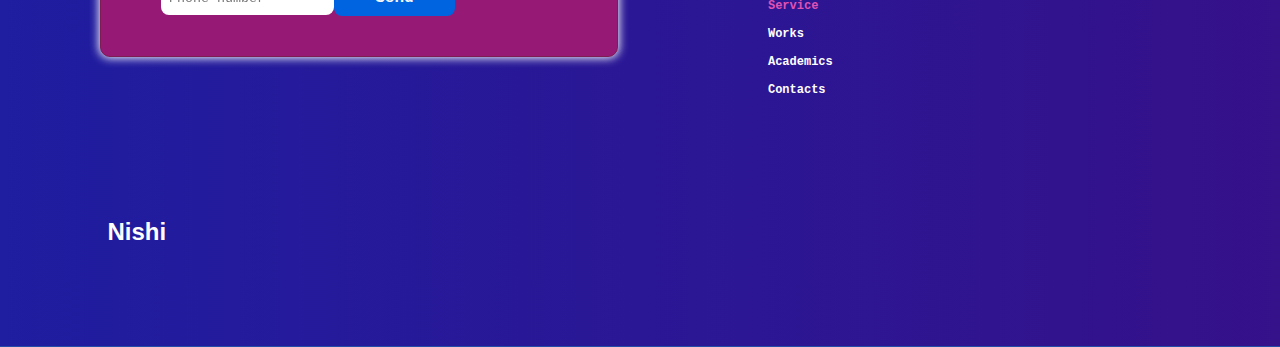
==== commit c9d3c44b: "update index.html" ====
--- a/Personal Portfolio Page/index.html
+++ b/Personal Portfolio Page/index.html
@@ -37,7 +37,7 @@
                 </li>
                 <li>
                     <i class="fa-regular fa-envelope"></i>
-                    <a href="princenishi210@gmail.com">Email</a>
+                    <a href="princenishi210@gmail.com" target="_blank">Email</a>
                 </li>
             </ul>
         </div>
@@ -151,7 +151,7 @@
                 <i class="fa-solid fa-star"></i>
                 <i class="fa-solid fa-star"></i>
                 <i class="fa-solid fa-star"></i>
-                <p>79.2 Percentage</p>
+                <p>92.2 Percentage</p>
             </div>
             <h4>Dr. A.P.J. Abdul Kalam Technichal University</h4>
             <h4>Persuing Bachelor of Technology in Computer Science & Engineering
@@ -166,7 +166,7 @@
                 <i class="fa-solid fa-star"></i>
                 <i class="fa-solid fa-star"></i>
                 <i class="fa-solid fa-star"></i>
-                <p>84 Precentage</p>
+                <p>90 Precentage</p>
             </div>
             <h4>CBSE</h4>
             <h4>Completed Senior Secondary from SVSVM,Sahibabad,Gzb, Uttar Pradesh, India.
@@ -180,7 +180,7 @@
                 <i class="fa-solid fa-star"></i>
                 <i class="fa-solid fa-star"></i>
                 <i class="fa-solid fa-star"></i>
-                <p>87.7 Percentage</p>
+                <p>89.9 Percentage</p>
             </div>
             <h4>CBSE</h4>
             <h4>Completed High School
